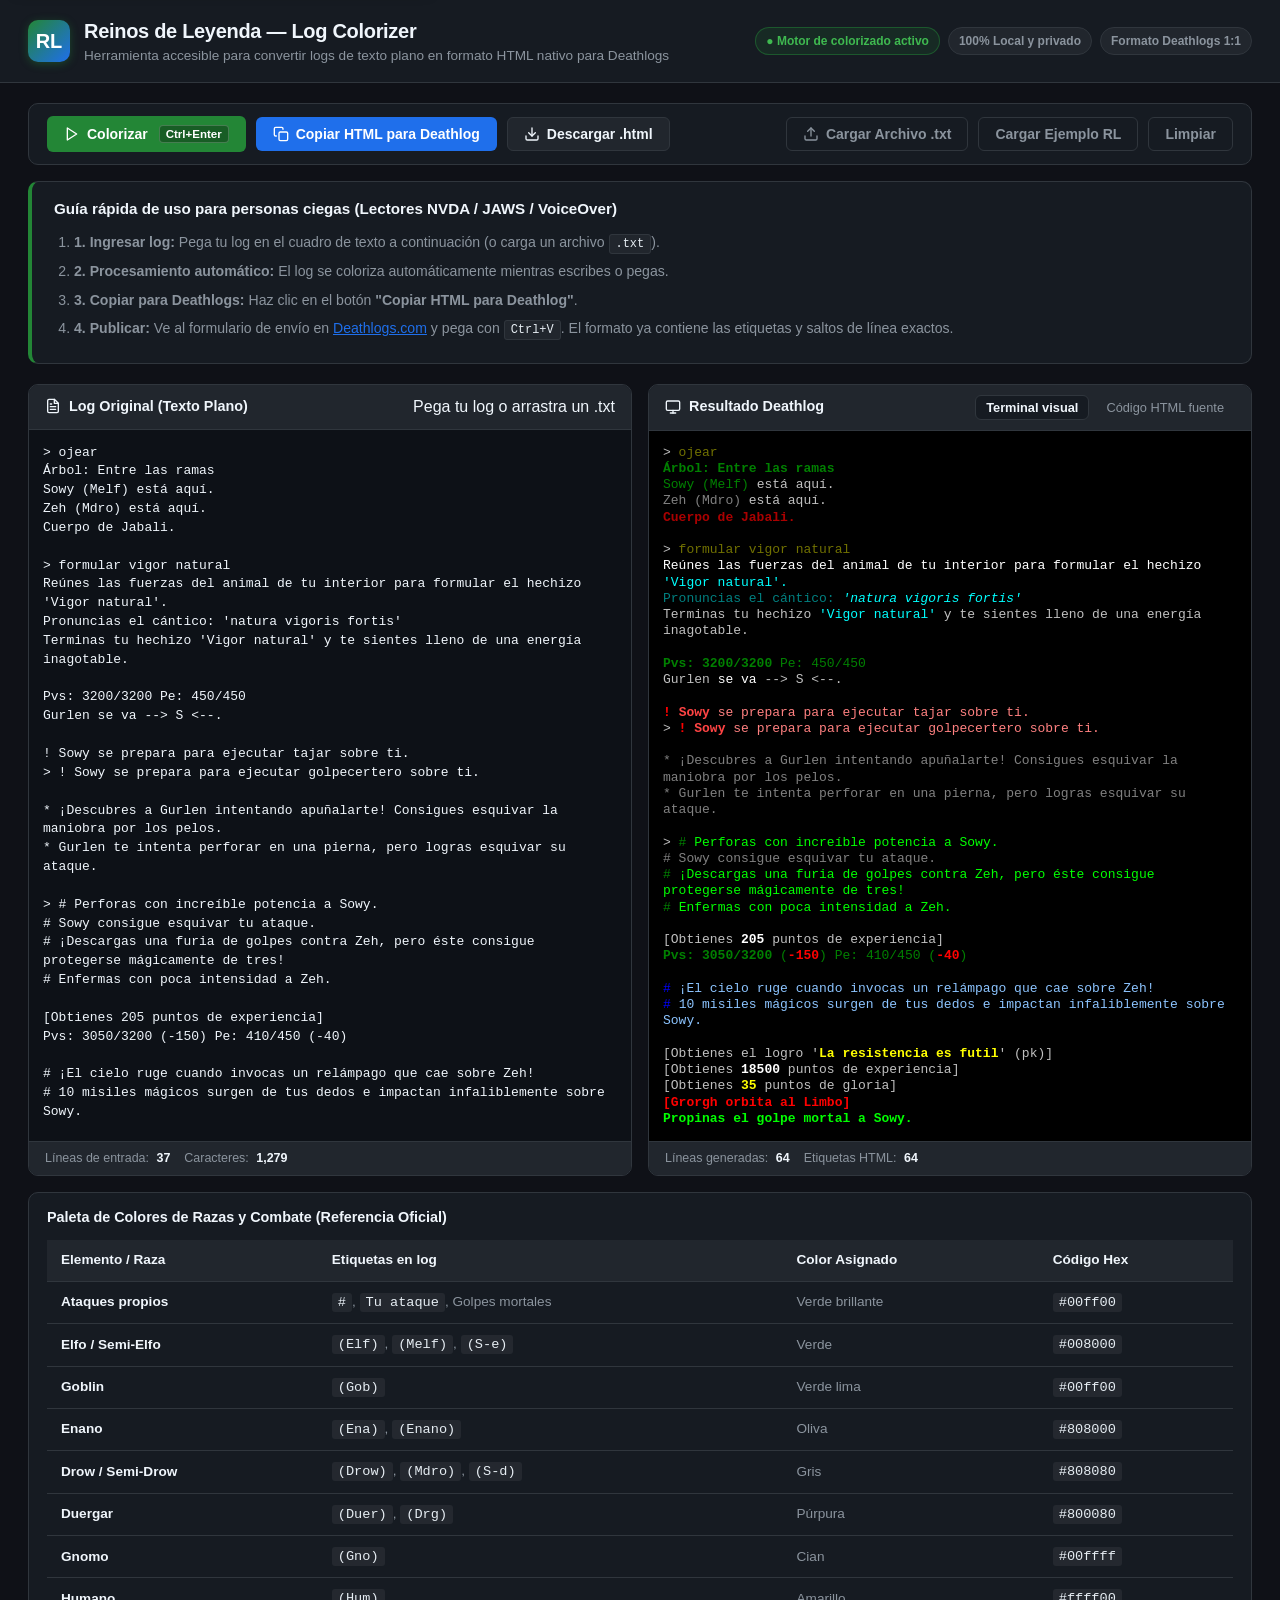
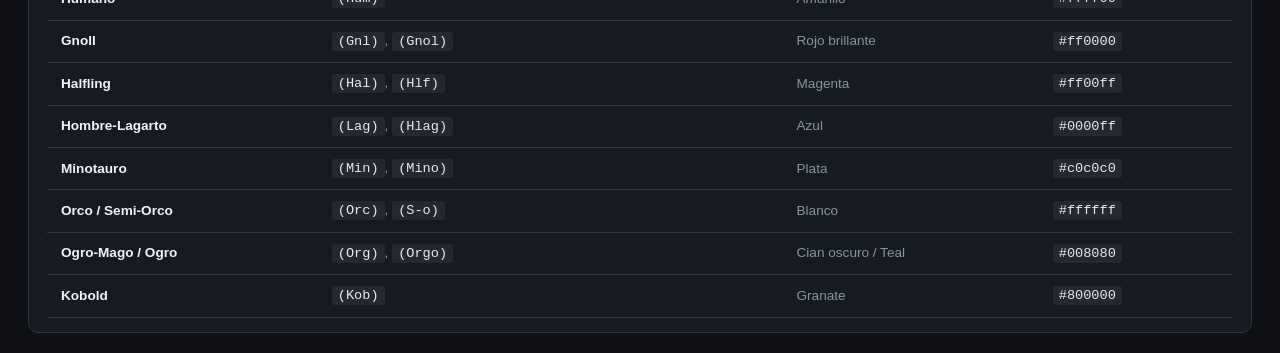
==== webapp/index.html @ e6aec18c "Initial release: Reinos de Leyenda (RL) MUD Log Colorizer v1.0 (Accessible for Deathlogs)" ====
<!DOCTYPE html>
<html lang="es">
<head>
    <meta charset="UTF-8">
    <meta name="viewport" content="width=device-width, initial-scale=1.0">
    <title>RL Log Colorizer - Reinos de Leyenda & Deathlogs (Accesible)</title>
    <link rel="stylesheet" href="style.css">
    <link rel="icon" href="data:image/svg+xml,<svg xmlns=%22http://www.w3.org/2000/svg%22 viewBox=%220%22%20width=%22100%22%20height=%22100%22><text y=%22.9em%22 font-size=%2290%22>⚔️</text></svg>">
</head>
<body>

    <!-- Skip Link for Keyboard / Screen Reader Navigation (WCAG 2.4.1) -->
    <a href="#input-text" class="skip-link">Saltar directamente al cuadro de edición de texto</a>

    <!-- Live Region for Screen Reader Announcements (WCAG 4.1.3) -->
    <div id="status-announcer" class="sr-only" aria-live="polite" aria-atomic="true"></div>

    <!-- Header -->
    <header role="banner">
        <div class="logo-group">
            <div class="logo-badge" aria-hidden="true">RL</div>
            <div class="title-wrap">
                <h1>Reinos de Leyenda — Log Colorizer</h1>
                <p>Herramienta accesible para convertir logs de texto plano en formato HTML nativo para Deathlogs</p>
            </div>
        </div>
        <div class="header-badges" aria-label="Estado del sistema">
            <span class="badge active" role="status">● Motor de colorizado activo</span>
            <span class="badge">100% Local y privado</span>
            <span class="badge">Formato Deathlogs 1:1</span>
        </div>
    </header>

    <!-- Main Content Area -->
    <main id="main-content" role="main">

        <!-- Toolbar Navigation Actions -->
        <nav class="toolbar" aria-label="Herramientas y acciones del colorizador">
            <div class="toolbar-group">
                <button id="btn-colorize" class="btn btn-primary" aria-keyshortcuts="Control+Enter" aria-label="Colorizar log manualmente o presiona Control más Enter">
                    <svg aria-hidden="true" width="16" height="16" viewBox="0 0 24 24" fill="none" stroke="currentColor" stroke-width="2" stroke-linecap="round" stroke-linejoin="round"><polygon points="5 3 19 12 5 21 5 3"></polygon></svg>
                    Colorizar <span class="kbd-shortcut" aria-hidden="true">Ctrl+Enter</span>
                </button>
                <button id="btn-copy" class="btn btn-blue" aria-label="Copiar código HTML generado al portapapeles para pegar en Deathlogs">
                    <svg aria-hidden="true" width="16" height="16" viewBox="0 0 24 24" fill="none" stroke="currentColor" stroke-width="2" stroke-linecap="round" stroke-linejoin="round"><rect x="9" y="9" width="13" height="13" rx="2" ry="2"></rect><path d="M5 15H4a2 2 0 0 1-2-2V4a2 2 0 0 1 2-2h9a2 2 0 0 1 2 2v1"></path></svg>
                    Copiar HTML para Deathlog
                </button>
                <button id="btn-download" class="btn btn-secondary" aria-label="Descargar log colorizado como archivo HTML independiente">
                    <svg aria-hidden="true" width="16" height="16" viewBox="0 0 24 24" fill="none" stroke="currentColor" stroke-width="2" stroke-linecap="round" stroke-linejoin="round"><path d="M21 15v4a2 2 0 0 1-2 2H5a2 2 0 0 1-2-2v-4"></path><polyline points="7 10 12 15 17 10"></polyline><line x1="12" y1="15" x2="12" y2="3"></line></svg>
                    Descargar .html
                </button>
            </div>
            <div class="toolbar-group">
                <input type="file" id="file-input" accept=".txt,.log" style="display: none;" aria-hidden="true">
                <button id="btn-upload" class="btn btn-outline" aria-label="Cargar archivo de texto plano .txt desde tu disco">
                    <svg aria-hidden="true" width="16" height="16" viewBox="0 0 24 24" fill="none" stroke="currentColor" stroke-width="2" stroke-linecap="round" stroke-linejoin="round"><path d="M21 15v4a2 2 0 0 1-2 2H5a2 2 0 0 1-2-2v-4"></path><polyline points="17 8 12 3 7 8"></polyline><line x1="12" y1="3" x2="12" y2="15"></line></svg>
                    Cargar Archivo .txt
                </button>
                <button id="btn-example" class="btn btn-outline" aria-label="Cargar un log de ejemplo con combate, hechizos y movimiento">
                    Cargar Ejemplo RL
                </button>
                <button id="btn-clear" class="btn btn-outline" aria-label="Limpiar todo el texto del editor">
                    Limpiar
                </button>
            </div>
        </nav>

        <!-- Instructions for Screen Readers -->
        <section class="accessibility-guide" aria-labelledby="acc-guide-title">
            <h2 id="acc-guide-title" class="acc-title">Guía rápida de uso para personas ciegas (Lectores NVDA / JAWS / VoiceOver)</h2>
            <ol class="acc-steps">
                <li><strong>1. Ingresar log:</strong> Pega tu log en el cuadro de texto a continuación (o carga un archivo <code>.txt</code>).</li>
                <li><strong>2. Procesamiento automático:</strong> El log se coloriza automáticamente mientras escribes o pegas.</li>
                <li><strong>3. Copiar para Deathlogs:</strong> Haz clic en el botón <strong>"Copiar HTML para Deathlog"</strong>.</li>
                <li><strong>4. Publicar:</strong> Ve al formulario de envío en <a href="https://deathlogs.com" target="_blank" rel="noopener noreferrer">Deathlogs.com</a> y pega con <kbd>Ctrl+V</kbd>. El formato ya contiene las etiquetas y saltos de línea exactos.</li>
            </ol>
        </section>

        <!-- Split Editor Panels -->
        <div class="workspace">
            <!-- Left: Plain Text Input -->
            <section class="panel" id="input-panel" aria-labelledby="input-panel-title">
                <div class="drag-overlay" aria-hidden="true">Suelta tu archivo .txt aquí</div>
                <div class="panel-header">
                    <h2 id="input-panel-title" class="panel-title">
                        <svg aria-hidden="true" width="16" height="16" viewBox="0 0 24 24" fill="none" stroke="currentColor" stroke-width="2" stroke-linecap="round" stroke-linejoin="round"><path d="M14 2H6a2 2 0 0 0-2 2v16a2 2 0 0 0 2 2h12a2 2 0 0 0 2-2V8z"></path><polyline points="14 2 14 8 20 8"></polyline><line x1="16" y1="13" x2="8" y2="13"></line><line x1="16" y1="17" x2="8" y2="17"></line><polyline points="10 9 9 9 8 9"></polyline></svg>
                        Log Original (Texto Plano)
                    </h2>
                    <span class="panel-hint" aria-hidden="true">Pega tu log o arrastra un .txt</span>
                </div>
                <div class="panel-body">
                    <label for="input-text" class="sr-only">Cuadro de entrada del log original en texto plano. Pega aquí el contenido sin colores.</label>
                    <textarea id="input-text" class="editor" placeholder="Pega aquí tu log en texto plano sin colores..."></textarea>
                </div>
                <div class="panel-footer" aria-label="Estadísticas de entrada">
                    <div class="stats-group">
                        <span class="stat-item">Líneas de entrada: <strong id="stat-input-lines">0</strong></span>
                        <span class="stat-item">Caracteres: <strong id="stat-input-chars">0</strong></span>
                    </div>
                </div>
            </section>

            <!-- Right: Rendered Preview & Raw HTML -->
            <section class="panel" aria-labelledby="output-panel-title">
                <div class="panel-header">
                    <h2 id="output-panel-title" class="panel-title">
                        <svg aria-hidden="true" width="16" height="16" viewBox="0 0 24 24" fill="none" stroke="currentColor" stroke-width="2" stroke-linecap="round" stroke-linejoin="round"><rect x="2" y="3" width="20" height="14" rx="2" ry="2"></rect><line x1="8" y1="21" x2="16" y2="21"></line><line x1="12" y1="17" x2="12" y2="21"></line></svg>
                        Resultado Deathlog
                    </h2>
                    <div class="panel-tabs" role="tablist" aria-label="Formato de vista previa de salida">
                        <button id="tab-preview" role="tab" aria-selected="true" aria-controls="preview-container" class="tab-btn active">
                            Terminal visual
                        </button>
                        <button id="tab-html" role="tab" aria-selected="false" aria-controls="raw-html-text" class="tab-btn" tabindex="-1">
                            Código HTML fuente
                        </button>
                    </div>
                </div>
                <div class="panel-body">
                    <div id="preview-container" role="tabpanel" aria-labelledby="tab-preview" class="preview-container" tabindex="0" aria-label="Área de vista previa del log colorizado. Usa las flechas para desplazarte por el contenido."></div>
                    <label for="raw-html-text" class="sr-only">Código fuente HTML generado. Solo lectura.</label>
                    <textarea id="raw-html-text" role="tabpanel" aria-labelledby="tab-html" class="raw-html-container" readonly aria-label="Código fuente HTML generado para Deathlogs" style="display: none;"></textarea>
                </div>
                <div class="panel-footer" aria-label="Estadísticas de salida">
                    <div class="stats-group">
                        <span class="stat-item">Líneas generadas: <strong id="stat-output-lines">0</strong></span>
                        <span class="stat-item">Etiquetas HTML: <strong id="stat-output-tags">0</strong></span>
                    </div>
                </div>
            </section>
        </div>

        <!-- Paleta Semántica / Legend (Accessible Table) -->
        <section class="legend-card" aria-labelledby="legend-title">
            <div class="legend-header">
                <h2 id="legend-title" class="legend-main-title">Paleta de Colores de Razas y Combate (Referencia Oficial)</h2>
            </div>
            
            <div class="legend-table-wrap">
                <table class="legend-table" aria-label="Tabla de correspondencia de colores por raza y combate">
                    <thead>
                        <tr>
                            <th scope="col">Elemento / Raza</th>
                            <th scope="col">Etiquetas en log</th>
                            <th scope="col">Color Asignado</th>
                            <th scope="col">Código Hex</th>
                        </tr>
                    </thead>
                    <tbody>
                        <tr>
                            <th scope="row">Ataques propios</th>
                            <td><code>#</code>, <code>Tu ataque</code>, Golpes mortales</td>
                            <td>Verde brillante</td>
                            <td><code>#00ff00</code></td>
                        </tr>
                        <tr>
                            <th scope="row">Elfo / Semi-Elfo</th>
                            <td><code>(Elf)</code>, <code>(Melf)</code>, <code>(S-e)</code></td>
                            <td>Verde</td>
                            <td><code>#008000</code></td>
                        </tr>
                        <tr>
                            <th scope="row">Goblin</th>
                            <td><code>(Gob)</code></td>
                            <td>Verde lima</td>
                            <td><code>#00ff00</code></td>
                        </tr>
                        <tr>
                            <th scope="row">Enano</th>
                            <td><code>(Ena)</code>, <code>(Enano)</code></td>
                            <td>Oliva</td>
                            <td><code>#808000</code></td>
                        </tr>
                        <tr>
                            <th scope="row">Drow / Semi-Drow</th>
                            <td><code>(Drow)</code>, <code>(Mdro)</code>, <code>(S-d)</code></td>
                            <td>Gris</td>
                            <td><code>#808080</code></td>
                        </tr>
                        <tr>
                            <th scope="row">Duergar</th>
                            <td><code>(Duer)</code>, <code>(Drg)</code></td>
                            <td>Púrpura</td>
                            <td><code>#800080</code></td>
                        </tr>
                        <tr>
                            <th scope="row">Gnomo</th>
                            <td><code>(Gno)</code></td>
                            <td>Cian</td>
                            <td><code>#00ffff</code></td>
                        </tr>
                        <tr>
                            <th scope="row">Humano</th>
                            <td><code>(Hum)</code></td>
                            <td>Amarillo</td>
                            <td><code>#ffff00</code></td>
                        </tr>
                        <tr>
                            <th scope="row">Gnoll</th>
                            <td><code>(Gnl)</code>, <code>(Gnol)</code></td>
                            <td>Rojo brillante</td>
                            <td><code>#ff0000</code></td>
                        </tr>
                        <tr>
                            <th scope="row">Halfling</th>
                            <td><code>(Hal)</code>, <code>(Hlf)</code></td>
                            <td>Magenta</td>
                            <td><code>#ff00ff</code></td>
                        </tr>
                        <tr>
                            <th scope="row">Hombre-Lagarto</th>
                            <td><code>(Lag)</code>, <code>(Hlag)</code></td>
                            <td>Azul</td>
                            <td><code>#0000ff</code></td>
                        </tr>
                        <tr>
                            <th scope="row">Minotauro</th>
                            <td><code>(Min)</code>, <code>(Mino)</code></td>
                            <td>Plata</td>
                            <td><code>#c0c0c0</code></td>
                        </tr>
                        <tr>
                            <th scope="row">Orco / Semi-Orco</th>
                            <td><code>(Orc)</code>, <code>(S-o)</code></td>
                            <td>Blanco</td>
                            <td><code>#ffffff</code></td>
                        </tr>
                        <tr>
                            <th scope="row">Ogro-Mago / Ogro</th>
                            <td><code>(Org)</code>, <code>(Orgo)</code></td>
                            <td>Cian oscuro / Teal</td>
                            <td><code>#008080</code></td>
                        </tr>
                        <tr>
                            <th scope="row">Kobold</th>
                            <td><code>(Kob)</code></td>
                            <td>Granate</td>
                            <td><code>#800000</code></td>
                        </tr>
                    </tbody>
                </table>
            </div>
        </section>

    </main>

    <!-- Visual Toast (mirrored in aria-live announcer) -->
    <div id="toast" class="toast" role="status" aria-hidden="true">Mensaje</div>

    <!-- Scripts -->
    <script src="rules.js"></script>
    <script src="engine.js"></script>
    <script src="app.js"></script>
</body>
</html>
---- webapp/style.css ----
:root {
    --bg-primary: #0f1117;
    --bg-secondary: #161b22;
    --bg-tertiary: #21262d;
    --border-color: #30363d;
    --text-primary: #f0f6fc;
    --text-secondary: #8b949e;
    --text-muted: #6e7681;
    --accent-green: #238636;
    --accent-green-hover: #2ea043;
    --accent-blue: #1f6feb;
    --accent-blue-hover: #388bfd;
    --accent-purple: #8957e5;
    --accent-yellow: #d29922;
    --accent-red: #da3633;
    --terminal-font: 'Bitstream Vera Sans Mono', 'Cascadia Code', 'Fira Code', 'Courier New', monospace;
    --sans-font: -apple-system, BlinkMacSystemFont, "Segoe UI", Helvetica, Arial, sans-serif;
    --radius-sm: 6px;
    --radius-md: 10px;
    --radius-lg: 14px;
    --shadow: 0 8px 24px rgba(0, 0, 0, 0.4);
}

* {
    box-sizing: border-box;
    margin: 0;
    padding: 0;
}

body {
    background-color: var(--bg-primary);
    color: var(--text-primary);
    font-family: var(--sans-font);
    line-height: 1.5;
    min-height: 100vh;
    display: flex;
    flex-direction: column;
}

/* Header */
header {
    background-color: var(--bg-secondary);
    border-bottom: 1px solid var(--border-color);
    padding: 16px 28px;
    display: flex;
    justify-content: space-between;
    align-items: center;
    flex-wrap: wrap;
    gap: 12px;
}

.logo-group {
    display: flex;
    align-items: center;
    gap: 14px;
}

.logo-badge {
    background: linear-gradient(135deg, #238636, #1f6feb);
    color: #fff;
    font-weight: 800;
    font-size: 1.25rem;
    width: 42px;
    height: 42px;
    display: flex;
    align-items: center;
    justify-content: center;
    border-radius: var(--radius-md);
    box-shadow: 0 2px 8px rgba(35, 134, 54, 0.4);
}

.title-wrap h1 {
    font-size: 1.25rem;
    font-weight: 700;
    letter-spacing: -0.3px;
    display: flex;
    align-items: center;
    gap: 10px;
}

.title-wrap p {
    font-size: 0.85rem;
    color: var(--text-secondary);
}

.header-badges {
    display: flex;
    gap: 8px;
    align-items: center;
}

.badge {
    font-size: 0.75rem;
    font-weight: 600;
    padding: 4px 10px;
    border-radius: 20px;
    border: 1px solid var(--border-color);
    background-color: var(--bg-tertiary);
    color: var(--text-secondary);
}

.badge.active {
    background-color: rgba(35, 134, 54, 0.15);
    border-color: rgba(35, 134, 54, 0.5);
    color: #3fb950;
}

/* Main Container */
main {
    flex: 1;
    display: flex;
    flex-direction: column;
    padding: 20px 28px;
    gap: 16px;
    max-width: 1800px;
    margin: 0 auto;
    width: 100%;
}

/* Toolbar */
.toolbar {
    background-color: var(--bg-secondary);
    border: 1px solid var(--border-color);
    border-radius: var(--radius-md);
    padding: 12px 18px;
    display: flex;
    justify-content: space-between;
    align-items: center;
    flex-wrap: wrap;
    gap: 12px;
}

.toolbar-group {
    display: flex;
    align-items: center;
    gap: 10px;
    flex-wrap: wrap;
}

.btn {
    display: inline-flex;
    align-items: center;
    gap: 7px;
    font-size: 0.875rem;
    font-weight: 600;
    padding: 8px 16px;
    border-radius: var(--radius-sm);
    border: 1px solid transparent;
    cursor: pointer;
    transition: all 0.15s ease-in-out;
    user-select: none;
    font-family: inherit;
}

.btn-primary {
    background-color: var(--accent-green);
    color: #fff;
}
.btn-primary:hover {
    background-color: var(--accent-green-hover);
}

.btn-blue {
    background-color: var(--accent-blue);
    color: #fff;
}
.btn-blue:hover {
    background-color: var(--accent-blue-hover);
}

.btn-secondary {
    background-color: var(--bg-tertiary);
    border-color: var(--border-color);
    color: var(--text-primary);
}
.btn-secondary:hover {
    background-color: #2c323b;
    border-color: #484f58;
}

.btn-outline {
    background-color: transparent;
    border-color: var(--border-color);
    color: var(--text-secondary);
}
.btn-outline:hover {
    color: var(--text-primary);
    background-color: var(--bg-tertiary);
}

.kbd-shortcut {
    font-size: 0.72rem;
    background: rgba(0, 0, 0, 0.3);
    padding: 2px 6px;
    border-radius: 4px;
    border: 1px solid rgba(255, 255, 255, 0.2);
    margin-left: 4px;
}

/* Workspace Panels */
.workspace {
    flex: 1;
    display: grid;
    grid-template-columns: 1fr 1fr;
    gap: 16px;
    min-height: 580px;
}

@media (max-width: 980px) {
    .workspace {
        grid-template-columns: 1fr;
    }
}

.panel {
    background-color: var(--bg-secondary);
    border: 1px solid var(--border-color);
    border-radius: var(--radius-md);
    display: flex;
    flex-direction: column;
    overflow: hidden;
}

.panel-header {
    background-color: var(--bg-tertiary);
    border-bottom: 1px solid var(--border-color);
    padding: 10px 16px;
    display: flex;
    justify-content: space-between;
    align-items: center;
}

.panel-title {
    font-size: 0.9rem;
    font-weight: 700;
    color: var(--text-primary);
    display: flex;
    align-items: center;
    gap: 8px;
}

.panel-tabs {
    display: flex;
    gap: 6px;
}

.tab-btn {
    font-size: 0.8rem;
    padding: 4px 10px;
    background: transparent;
    border: 1px solid transparent;
    color: var(--text-secondary);
    border-radius: var(--radius-sm);
    cursor: pointer;
    font-weight: 500;
}
.tab-btn.active {
    background-color: var(--bg-secondary);
    border-color: var(--border-color);
    color: var(--text-primary);
    font-weight: 600;
}

/* Editor Input Area */
.panel-body {
    flex: 1;
    position: relative;
    display: flex;
    flex-direction: column;
    min-height: 480px;
}

textarea.editor {
    flex: 1;
    width: 100%;
    background-color: #0d1117;
    color: var(--text-primary);
    border: none;
    outline: none;
    padding: 14px;
    font-family: var(--terminal-font);
    font-size: 13px;
    line-height: 1.45;
    resize: none;
    white-space: pre-wrap;
    tab-size: 4;
}

textarea.editor::placeholder {
    color: var(--text-muted);
}

/* Output Area */
.preview-container {
    flex: 1;
    background-color: #000000;
    padding: 14px;
    overflow-y: auto;
    font-family: var(--terminal-font);
    font-size: 13px;
    line-height: 1.25;
    color: #c0c0c0;
    white-space: pre-wrap;
    min-height: 480px;
}

.raw-html-container {
    flex: 1;
    width: 100%;
    background-color: #0a0c10;
    color: #7ee787;
    border: none;
    outline: none;
    padding: 14px;
    font-family: var(--terminal-font);
    font-size: 12px;
    line-height: 1.4;
    resize: none;
    white-space: pre-wrap;
    display: none;
}

/* Panel Footer / Stats */
.panel-footer {
    background-color: var(--bg-tertiary);
    border-top: 1px solid var(--border-color);
    padding: 7px 16px;
    display: flex;
    justify-content: space-between;
    align-items: center;
    font-size: 0.78rem;
    color: var(--text-secondary);
}

.stats-group {
    display: flex;
    gap: 14px;
}

.stat-item strong {
    color: var(--text-primary);
    margin-left: 4px;
}

/* Legend Section */
.legend-card {
    background-color: var(--bg-secondary);
    border: 1px solid var(--border-color);
    border-radius: var(--radius-md);
    padding: 14px 18px;
}

.legend-header {
    font-size: 0.85rem;
    font-weight: 700;
    color: var(--text-primary);
    margin-bottom: 10px;
    display: flex;
    justify-content: space-between;
    align-items: center;
}

.legend-grid {
    display: grid;
    grid-template-columns: repeat(auto-fit, minmax(230px, 1fr));
    gap: 10px;
}

.legend-item {
    display: flex;
    align-items: center;
    gap: 8px;
    font-size: 0.8rem;
    color: var(--text-secondary);
    background-color: var(--bg-tertiary);
    padding: 6px 10px;
    border-radius: var(--radius-sm);
    border: 1px solid rgba(255, 255, 255, 0.05);
}

.legend-swatch {
    width: 12px;
    height: 12px;
    border-radius: 3px;
    flex-shrink: 0;
}

/* Toast Notification */
.toast {
    position: fixed;
    bottom: 24px;
    right: 24px;
    background-color: #238636;
    color: #fff;
    padding: 12px 20px;
    border-radius: var(--radius-md);
    font-weight: 600;
    font-size: 0.875rem;
    box-shadow: var(--shadow);
    display: flex;
    align-items: center;
    gap: 10px;
    transform: translateY(100px);
    opacity: 0;
    transition: all 0.3s cubic-bezier(0.175, 0.885, 0.32, 1.275);
    z-index: 1000;
}
.toast.show {
    transform: translateY(0);
    opacity: 1;
}

/* Drag overlay */
.drag-overlay {
    position: absolute;
    top: 0;
    left: 0;
    right: 0;
    bottom: 0;
    background: rgba(31, 111, 235, 0.2);
    border: 2px dashed #388bfd;
    display: flex;
    align-items: center;
    justify-content: center;
    font-weight: 700;
    color: #58a6ff;
    font-size: 1.1rem;
    border-radius: var(--radius-md);
    z-index: 10;
    pointer-events: none;
    opacity: 0;
    transition: opacity 0.2s;
}
.panel.drag-over .drag-overlay {
    opacity: 1;
}

/* ==========================================================================
   Accessibility & Screen Reader Enhancements (WCAG 2.1 AA/AAA)
   ========================================================================== */

/* Skip Link */
.skip-link {
    position: absolute;
    top: -60px;
    left: 16px;
    background-color: var(--accent-green);
    color: #ffffff;
    padding: 12px 20px;
    font-weight: 700;
    text-decoration: none;
    border-radius: var(--radius-sm);
    z-index: 9999;
    box-shadow: 0 4px 12px rgba(0,0,0,0.5);
    transition: top 0.2s ease-in-out;
}
.skip-link:focus {
    top: 16px;
    outline: 3px solid #58a6ff;
    outline-offset: 2px;
}

/* Screen Reader Only utility */
.sr-only {
    position: absolute !important;
    width: 1px !important;
    height: 1px !important;
    padding: 0 !important;
    margin: -1px !important;
    overflow: hidden !important;
    clip: rect(0, 0, 0, 0) !important;
    white-space: nowrap !important;
    border: 0 !important;
}

/* Visible, high-contrast keyboard focus indicators */
*:focus-visible {
    outline: 3px solid #58a6ff !important;
    outline-offset: 2px !important;
}

/* Accessibility Guide Card */
.accessibility-guide {
    background-color: var(--bg-secondary);
    border: 1px solid var(--border-color);
    border-left: 4px solid var(--accent-green);
    border-radius: var(--radius-md);
    padding: 16px 22px;
    margin-bottom: 4px;
}
.acc-title {
    font-size: 0.95rem;
    font-weight: 700;
    color: var(--text-primary);
    margin: 0 0 10px 0;
}
.acc-steps {
    margin: 0;
    padding-left: 20px;
    color: var(--text-secondary);
    font-size: 0.88rem;
    line-height: 1.6;
}
.acc-steps li {
    margin-bottom: 6px;
}
.acc-steps a {
    color: var(--accent-blue);
    text-decoration: underline;
}
.acc-steps code, .acc-steps kbd {
    background-color: var(--bg-tertiary);
    border: 1px solid var(--border-color);
    padding: 2px 6px;
    border-radius: 3px;
    font-family: var(--terminal-font);
    font-size: 0.85em;
    color: #e6edf3;
}

/* Semantic Legend Table */
.legend-main-title {
    font-size: 0.9rem;
    font-weight: 700;
    color: var(--text-primary);
    margin: 0;
}
.legend-table-wrap {
    overflow-x: auto;
    margin-top: 12px;
}
.legend-table {
    width: 100%;
    border-collapse: collapse;
    font-size: 0.85rem;
    text-align: left;
}
.legend-table th, .legend-table td {
    padding: 10px 14px;
    border-bottom: 1px solid var(--border-color);
}
.legend-table thead th {
    background-color: var(--bg-tertiary);
    color: var(--text-primary);
    font-weight: 700;
}
.legend-table tbody th {
    color: var(--text-primary);
    font-weight: 600;
}
.legend-table tbody td {
    color: var(--text-secondary);
}
.legend-table code {
    background-color: rgba(255, 255, 255, 0.06);
    padding: 2px 6px;
    border-radius: 3px;
    font-family: var(--terminal-font);
    color: #e6edf3;
}
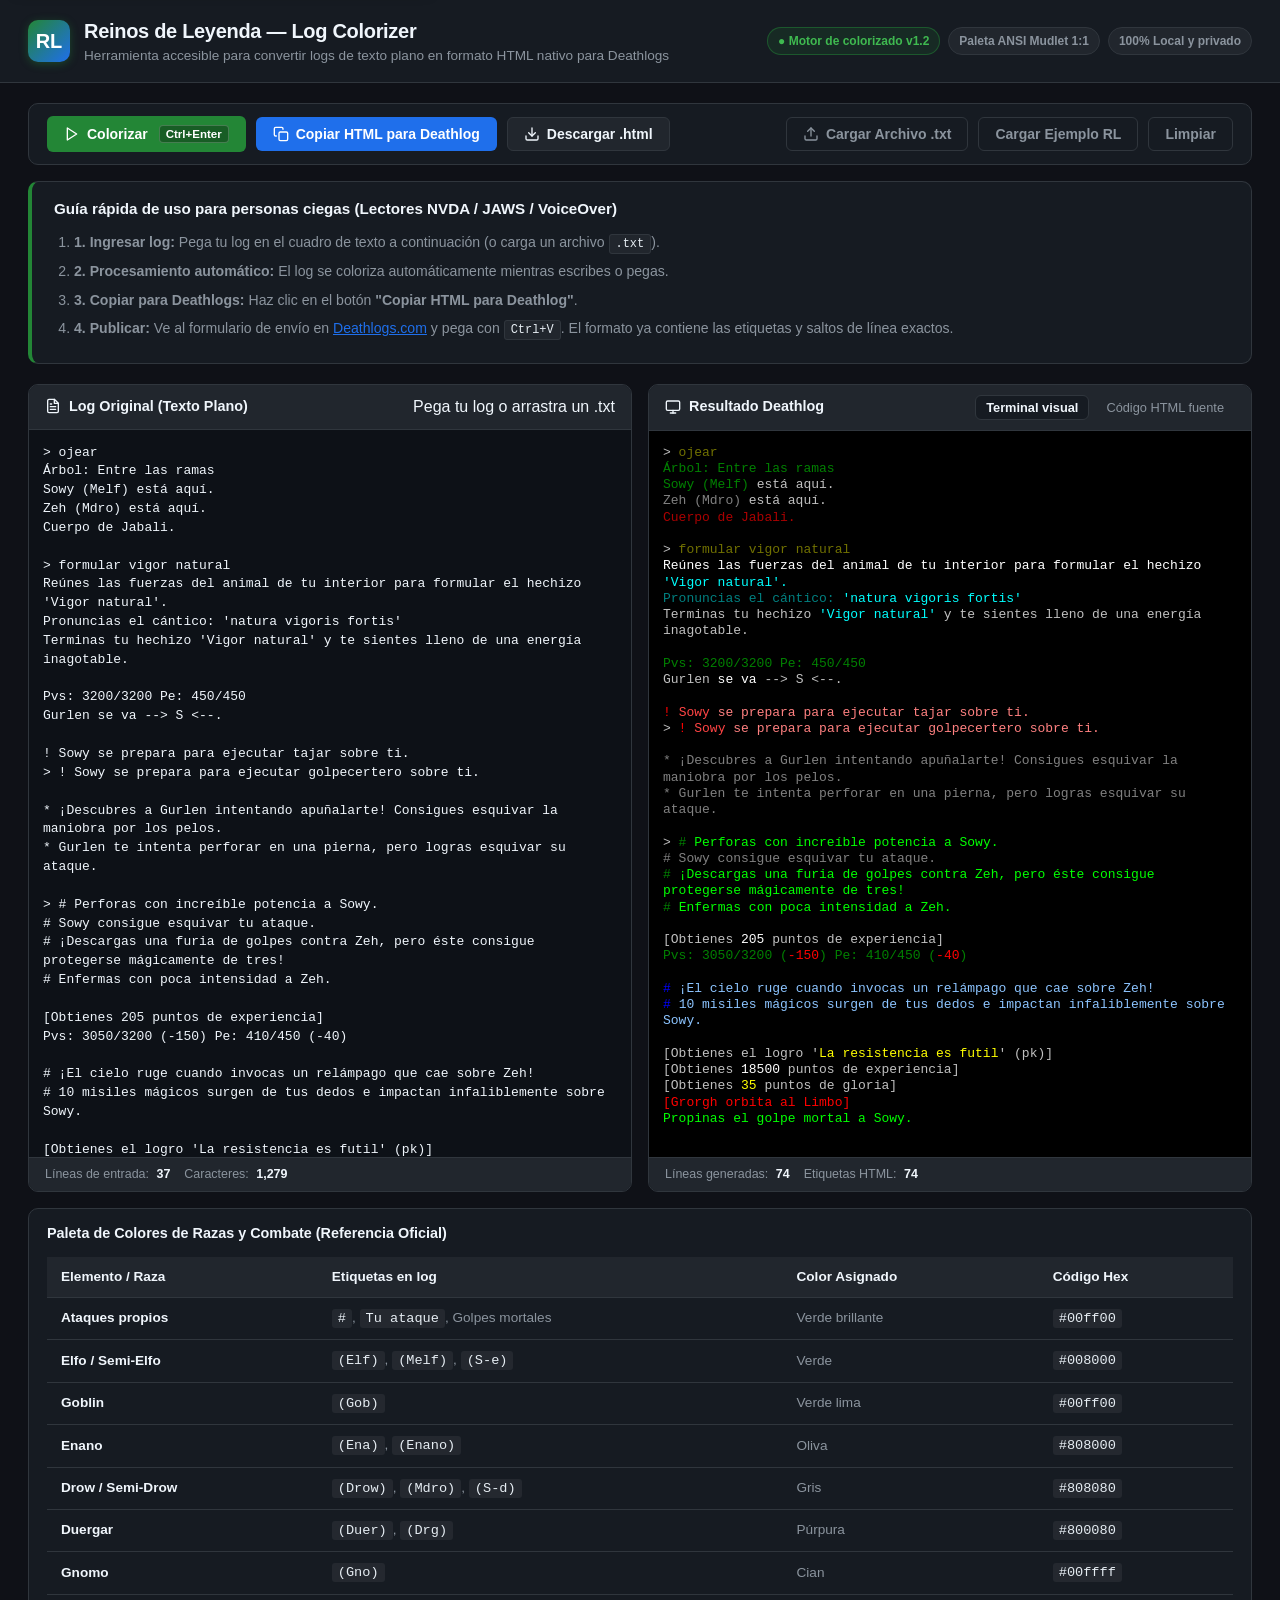
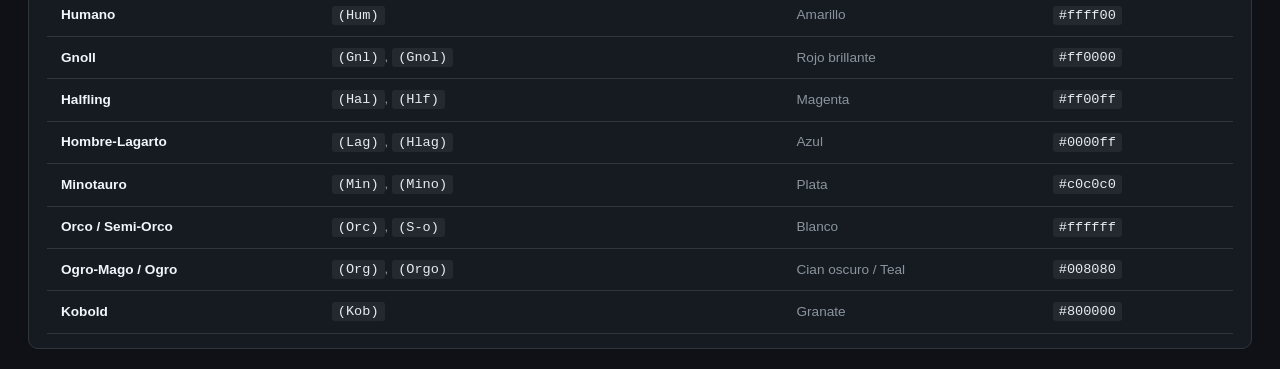
==== commit 2261bf37: "fix(webapp): bust script cache and add anti-caching headers" ====
--- a/webapp/index.html
+++ b/webapp/index.html
@@ -3,8 +3,11 @@
 <head>
     <meta charset="UTF-8">
     <meta name="viewport" content="width=device-width, initial-scale=1.0">
+    <meta http-equiv="Cache-Control" content="no-cache, no-store, must-revalidate">
+    <meta http-equiv="Pragma" content="no-cache">
+    <meta http-equiv="Expires" content="0">
     <title>RL Log Colorizer - Reinos de Leyenda & Deathlogs (Accesible)</title>
-    <link rel="stylesheet" href="style.css">
+    <link rel="stylesheet" href="style.css?v=20261007_02">
     <link rel="icon" href="data:image/svg+xml,<svg xmlns=%22http://www.w3.org/2000/svg%22 viewBox=%220%22%20width=%22100%22%20height=%22100%22><text y=%22.9em%22 font-size=%2290%22>⚔️</text></svg>">
 </head>
 <body>
@@ -25,9 +28,9 @@
             </div>
         </div>
         <div class="header-badges" aria-label="Estado del sistema">
-            <span class="badge active" role="status">● Motor de colorizado activo</span>
+            <span class="badge active" role="status">● Motor de colorizado v1.2</span>
+            <span class="badge">Paleta ANSI Mudlet 1:1</span>
             <span class="badge">100% Local y privado</span>
-            <span class="badge">Formato Deathlogs 1:1</span>
         </div>
     </header>
 
@@ -248,8 +251,8 @@
     <div id="toast" class="toast" role="status" aria-hidden="true">Mensaje</div>
 
     <!-- Scripts -->
-    <script src="rules.js"></script>
-    <script src="engine.js"></script>
-    <script src="app.js"></script>
+    <script src="rules.js?v=20261007_02"></script>
+    <script src="engine.js?v=20261007_02"></script>
+    <script src="app.js?v=20261007_02"></script>
 </body>
 </html>
